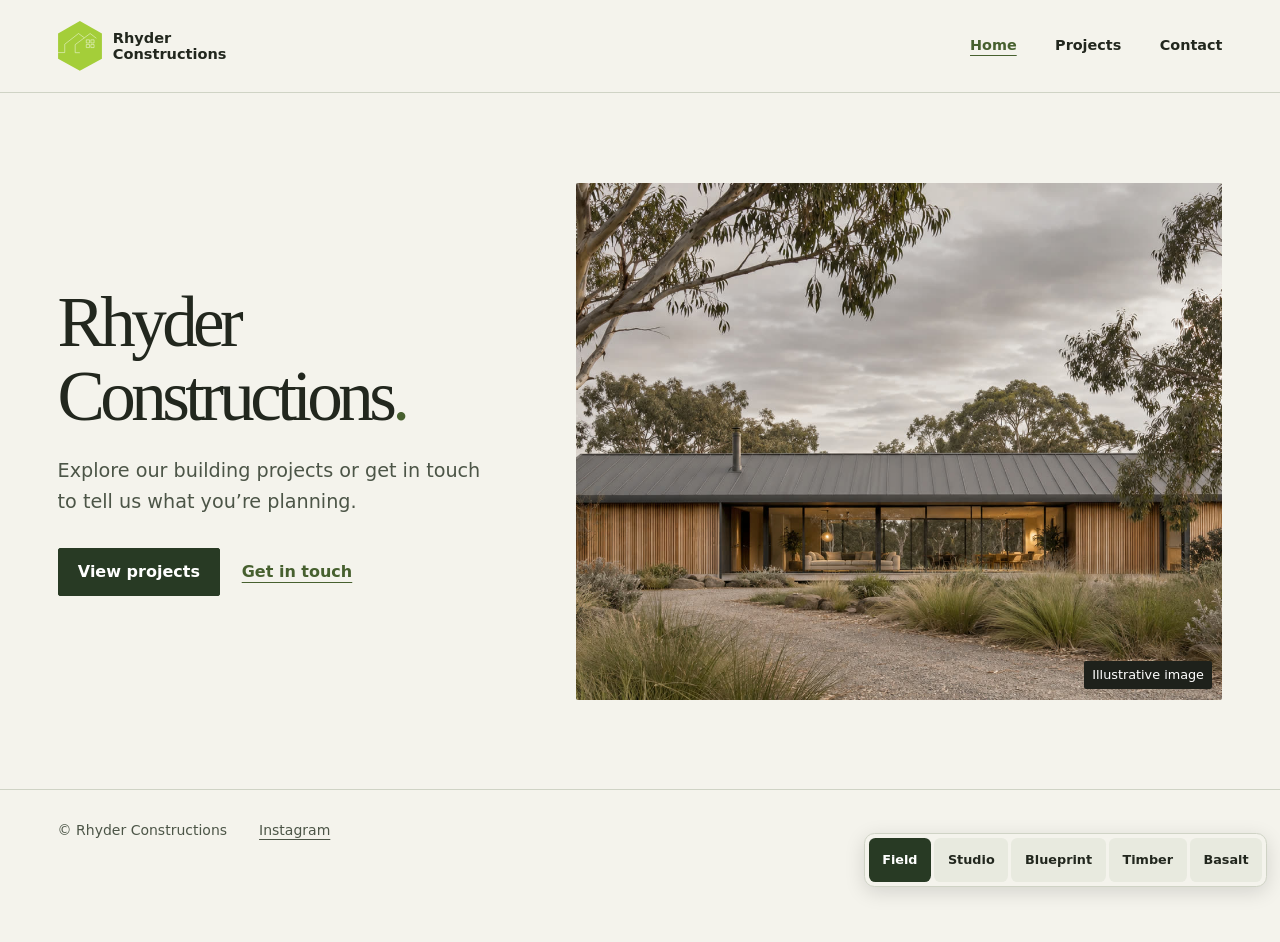
==== new/index.html @ 765e47b4 "Add WIP revamped website under /new" ====
<!doctype html>
<html lang="en-AU" data-theme="field">
<head>
  <meta charset="utf-8">
  <meta name="viewport" content="width=device-width, initial-scale=1">
  <meta name="description" content="Explore the Rhyder Constructions project portfolio or get in touch about your next build.">
  <title>Rhyder Constructions</title>
  <link rel="icon" type="image/svg+xml" href="./assets/logo.svg">
  <script src="./assets/themes.js"></script>
  <link rel="stylesheet" href="./assets/site.css">

</head>
<body>
  <a class="skip-link" href="#main">Skip to content</a>
  <header class="site-header">
    <div class="shell header-inner">
      <a class="brand" href="./index.html">
        <img src="./assets/logo.svg" alt="" width="46" height="53">
        <span>Rhyder <span>Constructions</span></span>
      </a>
      <nav class="site-nav" aria-label="Main navigation">
        <a href="./index.html" aria-current="page">Home</a>
        <a href="./projects/index.html">Projects</a>
        <a href="./contact/index.html">Contact</a>
      </nav>
    </div>
  </header>
  <main id="main" class="shell home-main">
    <section class="hero" aria-labelledby="home-title">
      <div class="hero-copy">
        <h1 id="home-title">Rhyder <br>Constructions<span>.</span></h1>
        <p>Explore our building projects or get in touch to tell us what you’re planning.</p>
        <div class="actions">
          <a class="button" href="./projects/index.html">View projects</a>
          <a class="text-link" href="./contact/index.html">Get in touch</a>
        </div>
      </div>
      <figure class="hero-media">
        <img src="./assets/hero.jpg"
             srcset="./assets/hero-small.jpg 800w, ./assets/hero.jpg 1600w"
             sizes="(min-width: 1450px) 1320px, 94vw"
             alt="Architectural illustration of a timber-clad house among native grasses"
             width="1600" height="900" fetchpriority="high">
        <figcaption>Illustrative image</figcaption>
      </figure>
    </section>
  </main>
  <footer class="site-footer">
    <div class="shell footer-inner">
      <span>© Rhyder Constructions</span>
      <a href="https://www.instagram.com/rhyderconstructions/">Instagram<span class="visually-hidden"> · Rhyder Constructions</span></a>
    </div>
  </footer>
</body>
</html>
---- new/assets/site.css ----
/* Field supplies the default layout and palette. */
:root {
  color-scheme: light;
  --paper: #f4f3ec;
  --ink: #22271e;
  --muted: #4c5547;
  --line: #cfd3c5;
  --surface: #e8eadf;
  --accent: #47602f;
  --button: #283a24;
  --on-button: #fff;
  --heading: Georgia, 'Times New Roman', serif;
  --weight: 400;
  --tracking: -.065em;
  --radius: 2px;
  --image-filter: none;
  --body: system-ui, sans-serif;
}

[data-theme="studio"] {
  --paper: #fbfaf8;
  --ink: #211f1b;
  --muted: #565049;
  --line: #dcd5ca;
  --surface: #eeebe5;
  --accent: #6c5244;
  --button: #29251f;
  --heading: var(--body);
  --weight: 650;
  --tracking: -.085em;
  --image-filter: saturate(.72);
}

[data-theme="blueprint"] {
  --paper: #edf2f6;
  --ink: #142b41;
  --muted: #41566c;
  --line: #c3d1de;
  --surface: #dce7f0;
  --accent: #325e8a;
  --button: #1e4368;
  --heading: 'SFMono-Regular', Consolas, 'Liberation Mono', monospace;
  --weight: 600;
  --tracking: -.085em;
  --image-filter: saturate(.6) contrast(.94);
}

[data-theme="timber"] {
  --paper: #f6efe5;
  --ink: #38271e;
  --muted: #685247;
  --line: #ded0c0;
  --surface: #eee0d1;
  --accent: #99462a;
  --button: #773922;
  --radius: 14px;
  --image-filter: sepia(.14) saturate(1.04);
}

[data-theme="basalt"] {
  color-scheme: dark;
  --paper: #191d1c;
  --ink: #f1f1e9;
  --muted: #b9c4bd;
  --line: #46514b;
  --surface: #262d29;
  --accent: #b9d687;
  --button: #c2dd97;
  --on-button: #202b1b;
  --heading: var(--body);
  --weight: 580;
  --tracking: -.085em;
  --image-filter: brightness(.87) saturate(.78);
}

* { box-sizing: border-box; }

body {
  min-height: 100vh;
  min-height: 100svh;
  display: flex;
  flex-direction: column;
  margin: 0;
  background: var(--paper);
  color: var(--ink);
  font: 1rem/1.6 var(--body);
}

main { flex: 1; }
img { display: block; max-width: 100%; }
a { color: inherit; }
h1, h2, p, figure { margin: 0; }

h1, h2 {
  font-family: var(--heading);
  font-weight: var(--weight);
  letter-spacing: var(--tracking);
  line-height: 1.04;
  overflow-wrap: anywhere;
}

h1 span { color: var(--accent); }
:focus-visible { outline: 2px solid var(--accent); outline-offset: 4px; }

.shell {
  width: min(100% - 2 * clamp(1rem, 4.5vw, 4.5rem), 82.5rem);
  margin-inline: auto;
}

.visually-hidden, .skip-link:not(:focus) {
  position: absolute;
  width: 1px;
  height: 1px;
  padding: 0;
  overflow: hidden;
  clip-path: inset(50%);
  white-space: nowrap;
}

.skip-link:focus {
  position: fixed;
  z-index: 5;
  top: 1rem;
  left: 1rem;
  padding: .75rem 1rem;
  background: var(--paper);
}

.site-header, .site-footer { border-color: var(--line); border-style: solid; border-width: 0; }
.site-header { border-bottom-width: 1px; }
.site-footer { border-top-width: 1px; color: var(--muted); font-size: .875rem; }

.header-inner, .footer-inner {
  display: flex;
  align-items: center;
  justify-content: space-between;
  gap: .75rem 2rem;
}

.header-inner { min-height: 5.75rem; }
.brand { display: inline-flex; align-items: center; gap: .7rem; text-decoration: none; font: 730 .91rem/1.08 var(--body); }
.brand img { width: 2.75rem; height: auto; }
.brand > span > span { display: block; }
.site-nav { display: flex; flex-wrap: wrap; gap: 0 clamp(.85rem, 3vw, 2.4rem); }
.site-nav a, .footer-inner a, .text-link { text-underline-offset: .32em; }
.site-nav a { display: flex; align-items: center; min-height: 2.75rem; text-decoration: none; font-weight: 600; font-size: .9rem; }
.site-nav a:hover, .site-nav a[aria-current="page"] { text-decoration: underline; }
.site-nav a[aria-current="page"], .text-link { color: var(--accent); }

.home-main { display: grid; align-content: center; padding-block: clamp(2.2rem, 7vw, 7rem); }
.hero { display: grid; grid-template-columns: minmax(0, .85fr) minmax(0, 1.15fr); align-items: center; gap: clamp(1.3rem, 3.2vw, 3.5rem); }
.hero h1 { font-size: clamp(2.65rem, 5.55vw, 6.1rem); }
[data-theme="blueprint"] .hero h1 { font-size: clamp(2.35rem, 4.9vw, 5.1rem); }
[data-theme="studio"] .hero h1, [data-theme="basalt"] .hero h1 { font-size: clamp(2.5rem, 5.35vw, 5.65rem); }

.hero-copy p, .page-intro p {
  max-width: 36ch;
  margin-top: 1.35rem;
  color: var(--muted);
  font-size: clamp(1.03rem, 1.6vw, 1.2rem);
}

.actions { display: flex; flex-wrap: wrap; align-items: center; gap: .8rem 1.35rem; margin-top: 1.9rem; }

.button {
  display: inline-flex;
  justify-content: center;
  align-items: center;
  min-height: 3rem;
  padding: .7rem 1.2rem;
  border: 1px solid var(--button);
  border-radius: var(--radius);
  background: var(--button);
  color: var(--on-button);
  text-align: center;
  text-decoration: none;
  font-weight: 650;
  line-height: 1.35;
}

.button:hover { background: var(--paper); color: var(--ink); }
.text-link { display: inline-flex; align-items: center; min-height: 2.75rem; font-weight: 620; }
.text-link:hover, .footer-inner a:hover { text-decoration-thickness: 2px; }

.hero-media { position: relative; overflow: hidden; border-radius: var(--radius); background: var(--surface); }
.hero-media img { width: 100%; height: auto; aspect-ratio: 5 / 4; object-fit: cover; filter: var(--image-filter); }
.hero-media figcaption {
  position: absolute;
  right: .65rem;
  bottom: .65rem;
  padding: .25rem .5rem;
  border-radius: 2px;
  background: #1e211b;
  color: #fff;
  font-size: .8rem;
}

.page-main { padding-block: clamp(2.8rem, 7vw, 6rem); }
.page-intro h1 { font-size: clamp(3.25rem, 9vw, 7.4rem); }
.page-intro p { max-width: 43ch; }
.latest-work { margin-top: .55rem; }

.project-list { margin-top: clamp(2.25rem, 6vw, 5rem); }
.project {
  display: grid;
  align-items: start;
  grid-template-columns: minmax(0, .65fr) minmax(0, 1.35fr);
  gap: 1.25rem clamp(1rem, 4vw, 4rem);
  padding-block: clamp(1.65rem, 4vw, 3.5rem);
  border-top: 1px solid var(--line);
}

.project h2, .contact-band h2, .form-panel h2 { font-size: clamp(1.9rem, 4vw, 3.2rem); }
.project-subtitle { margin-bottom: .6rem; color: var(--accent); font-size: .875rem; font-weight: 650; }
.project-description { margin-top: .8rem; color: var(--muted); max-width: 36ch; }
.project-gallery {
  display: grid;
  grid-template-columns: repeat(4, minmax(0, 1fr));
  gap: .55rem;
  margin: 0;
  padding: 0;
  list-style: none;
}
.project-gallery li {
  position: relative;
  min-width: 0;
  overflow: hidden;
  border-radius: var(--radius);
  background: var(--surface);
  aspect-ratio: 4 / 3;
}
.project-gallery li:first-child { grid-column: 1 / -1; aspect-ratio: 2 / 1; }
.project-gallery img {
  position: absolute;
  inset: 0;
  width: 100%;
  height: 100%;
  object-fit: cover;
}

.project-gallery button {
  position: absolute;
  inset: 0;
  width: 100%;
  padding: 0;
  border: 0;
  background: transparent;
  cursor: zoom-in;
}

.project-gallery button:focus-visible {
  outline: 3px solid white;
  outline-offset: -5px;
  box-shadow: inset 0 0 0 6px #181818;
}

body:has(.photo-viewer[open]) { overflow: hidden; }
.photo-viewer {
  width: min(68rem, calc(100% - 1.5rem));
  max-height: calc(100dvh - 1.5rem);
  padding: clamp(.65rem, 2vw, 1.25rem);
  border: 1px solid var(--line);
  border-radius: max(var(--radius), 6px);
  background: var(--paper);
  color: var(--ink);
}
.photo-viewer::backdrop { background: #111c; }
.photo-viewer-header, .photo-viewer-controls {
  display: flex;
  align-items: center;
  gap: .75rem;
}
.photo-viewer-header { justify-content: space-between; margin-bottom: .65rem; }
.photo-viewer-header h2 { font-size: clamp(1.3rem, 4vw, 2.25rem); }
.photo-viewer-controls { justify-content: center; margin-top: .65rem; }
.photo-position { min-width: 7ch; text-align: center; font-variant-numeric: tabular-nums; }
.photo-viewer button {
  min-width: 2.75rem;
  min-height: 2.75rem;
  padding: .25rem;
  border: 1px solid var(--line);
  border-radius: max(var(--radius), 4px);
  background: var(--surface);
  color: var(--ink);
  font: 600 1.35rem/1 var(--body);
  cursor: pointer;
}
.photo-viewer button:hover:not(:disabled) { background: var(--button); color: var(--on-button); }
.photo-viewer button:disabled { opacity: .45; cursor: default; }
.photo-viewer-stage {
  height: min(66dvh, calc(100dvh - 10rem));
  min-height: 4rem;
  background: #151515;
  touch-action: pan-y pinch-zoom;
  user-select: none;
}
.photo-viewer-stage img { width: 100%; height: 100%; object-fit: contain; }

.contact-band {
  display: flex;
  flex-wrap: wrap;
  justify-content: space-between;
  align-items: center;
  gap: 1rem;
  padding: clamp(1.25rem, 3vw, 2.5rem);
  border-radius: var(--radius);
  background: var(--surface);
}

.contact-main { display: grid; align-items: start; grid-template-columns: minmax(0, .8fr) minmax(0, 1.2fr); gap: clamp(2rem, 6vw, 6rem); }
.contact-copy .actions { align-items: flex-start; flex-direction: column; gap: 0; margin-top: 1rem; }
.form-panel { padding: clamp(1.25rem, 4vw, 3rem); border: 1px solid var(--line); border-radius: var(--radius); }
.form-placeholder {
  display: grid;
  align-items: center;
  min-height: 13rem;
  margin-top: 1.3rem;
  padding: 1rem;
  border: 1px dashed var(--line);
  border-radius: var(--radius);
  background: var(--surface);
  color: var(--muted);
  text-align: center;
}
.form-panel iframe { display: block; width: 100%; min-height: 42rem; margin-top: 1.3rem; border: 0; }

.footer-inner { flex-wrap: wrap; justify-content: flex-start; min-height: 5rem; padding-block: .7rem; }
.footer-inner a { display: inline-flex; align-items: center; min-height: 2.75rem; }

.has-theme-switcher { padding-bottom: calc(4.5rem + env(safe-area-inset-bottom)); }

.theme-switcher {
  position: fixed;
  z-index: 4;
  right: max(.8rem, env(safe-area-inset-right));
  bottom: max(.8rem, env(safe-area-inset-bottom));
  display: flex;
  gap: .2rem;
  padding: .25rem;
  border: 1px solid var(--line);
  border-radius: .65rem;
  background: var(--paper);
  box-shadow: 0 5px 20px #0002;
}

.theme-switcher button {
  min-width: 2.75rem;
  min-height: 2.75rem;
  padding: 0 clamp(.3rem, 1.5vw, .85rem);
  border: 0;
  border-radius: .4rem;
  background: var(--surface);
  color: var(--ink);
  font: 650 .8rem/1 var(--body);
  cursor: pointer;
}

.theme-switcher button:hover { text-decoration: underline; }
.theme-switcher button[aria-pressed="true"] { background: var(--button); color: var(--on-button); }

@media (max-width: 820px) {
  .header-inner { min-height: 4.75rem; }
  .home-main { padding-top: 2.6rem; }
  .hero, .contact-main, .project { grid-template-columns: 1fr; }
  .hero { gap: 1.7rem; }
  .hero h1 { font-size: clamp(2.65rem, 9vw, 5.1rem); }
  [data-theme="blueprint"] .hero h1 { font-size: clamp(2.4rem, 8vw, 4.65rem); }
  [data-theme="studio"] .hero h1, [data-theme="basalt"] .hero h1 { font-size: clamp(2.5rem, 8.5vw, 4.9rem); }
  .hero-media img { aspect-ratio: 16 / 10; }
  .hero-copy p { margin-top: .9rem; }
  .actions { margin-top: 1.25rem; }
}

@media (max-width: 440px) {
  .header-inner { gap: .35rem; }
  .brand { gap: .35rem; font-size: .8rem; }
  .brand img { width: 2rem; }
  .site-nav { gap: 0 .65rem; }
  .site-nav a { font-size: .875rem; }
  .project-gallery { grid-template-columns: repeat(2, minmax(0, 1fr)); }
}

/* Studio centres the introduction and puts projects into a card grid. */
[data-theme="studio"] .hero,
[data-theme="studio"] .contact-main,
[data-theme="studio"] .project { grid-template-columns: minmax(0, 1fr); }
[data-theme="studio"] .hero-copy,
[data-theme="studio"] .page-intro { text-align: center; }
[data-theme="studio"] :is(.hero-copy, .page-intro) p { margin-inline: auto; }
[data-theme="studio"] .hero h1 br { display: none; }
[data-theme="studio"] .hero .actions { justify-content: center; }
[data-theme="studio"] .hero-media img { aspect-ratio: 2 / 1; }
[data-theme="studio"] .project-list { display: grid; gap: 1rem; margin-bottom: 1.5rem; }
[data-theme="studio"] .project {
  grid-template-rows: 1fr auto;
  padding: clamp(1.1rem, 2vw, 1.75rem);
  border: 1px solid var(--line);
}
[data-theme="studio"] .project-gallery { grid-template-columns: repeat(2, minmax(0, 1fr)); }
[data-theme="studio"] .project-gallery li:first-child { aspect-ratio: 4 / 3; }
[data-theme="studio"] .contact-main { width: min(100% - 2rem, 50rem); }
[data-theme="studio"] .contact-copy .actions { flex-direction: row; justify-content: center; gap: 0 1.25rem; }

/* Blueprint groups the page into framed sections. */
[data-theme="blueprint"] .hero {
  gap: 0;
  background: var(--surface);
  border: 1px solid var(--line);
}
[data-theme="blueprint"] .hero-copy { padding: clamp(1rem, 2.5vw, 2.5rem); }
[data-theme="blueprint"] .hero-media { height: 100%; border-radius: 0; }
[data-theme="blueprint"] .hero-media img { height: 100%; min-height: 100%; }
[data-theme="blueprint"] :is(.page-intro, .project) {
  padding: clamp(1rem, 2.5vw, 2rem);
  border: 1px solid var(--line);
}
[data-theme="blueprint"] .project-list { display: grid; gap: .75rem; margin-bottom: .75rem; }
[data-theme="blueprint"] .project-gallery { grid-template-columns: repeat(3, minmax(0, 1fr)); gap: .35rem; }
[data-theme="blueprint"] .project-gallery li { border: 1px solid var(--line); }
[data-theme="blueprint"] .project-gallery li:first-child { grid-column: auto; aspect-ratio: 4 / 3; }

/* Timber gives the copy and enquiry sections their own inset panels. */
[data-theme="timber"] .hero-copy,
[data-theme="timber"] .page-intro,
[data-theme="timber"] .project {
  padding: clamp(1.15rem, 3.2vw, 3rem);
  border-radius: var(--radius);
  background: var(--surface);
}
[data-theme="timber"] .hero { gap: .85rem; }
[data-theme="timber"] .hero h1 { font-size: clamp(2.3rem, 4.45vw, 5.2rem); }
[data-theme="timber"] .project-list { display: grid; gap: 1rem; margin-bottom: 1rem; }
[data-theme="timber"] .project { grid-template-columns: minmax(0, 1fr); border-top: 0; }
[data-theme="timber"] .project-gallery li:first-child { aspect-ratio: 16 / 7; }
[data-theme="timber"] .contact-main {
  grid-template-columns: minmax(0, 1fr);
  width: min(100% - 2rem, 64rem);
  gap: 1rem;
}
[data-theme="timber"] .contact-copy .actions { flex-direction: row; gap: 0 1.25rem; }

/* Basalt uses a wider image and a compact copy column. */
[data-theme="basalt"] .home-main { width: min(100% - 2rem, 88rem); }
[data-theme="basalt"] .hero-media figcaption { background: var(--paper); }
[data-theme="basalt"] .project-list { border-bottom: 1px solid var(--line); margin-bottom: 1rem; }
[data-theme="basalt"] .project-gallery { grid-template-columns: repeat(4, minmax(0, 1fr)); }
[data-theme="basalt"] .project-gallery li:first-child {
  grid-column: span 2;
  grid-row: span 2;
  aspect-ratio: auto;
}
[data-theme="basalt"] .form-panel { background: var(--surface); }

@media (min-width: 821px) {
  [data-theme="studio"] .project-list { grid-template-columns: repeat(3, minmax(0, 1fr)); }
  [data-theme="blueprint"] .hero-media { border-left: 1px solid var(--line); }
  [data-theme="basalt"] .hero {
    grid-template-columns: minmax(0, 1.15fr) minmax(0, .85fr);
    grid-template-areas: "image copy";
  }
  [data-theme="basalt"] .hero-copy { grid-area: copy; }
  [data-theme="basalt"] .hero-media { grid-area: image; }
  [data-theme="timber"] .project-copy {
    display: grid;
    grid-template-columns: minmax(0, 1fr) minmax(0, 1fr);
    column-gap: 1.5rem;
  }
  [data-theme="timber"] .project-description { grid-area: 1 / 2 / 3; margin-top: 0; }
  [data-theme="basalt"] .project {
    grid-template-columns: minmax(0, 1.35fr) minmax(0, .65fr);
    grid-template-areas: "gallery copy";
    align-items: center;
  }
  [data-theme="basalt"] .project-copy { grid-area: copy; }
  [data-theme="basalt"] .project-gallery { grid-area: gallery; }
  [data-theme="basalt"] .contact-main { grid-template-columns: minmax(0, 1fr) minmax(0, 1fr); }
}

@media (max-width: 440px) {
  [data-theme="blueprint"] .hero h1 { font-size: clamp(1.8rem, 7.4vw, 2.1rem); }
  [data-theme="timber"] .hero h1 { font-size: clamp(2rem, 7.8vw, 2.3rem); }
}
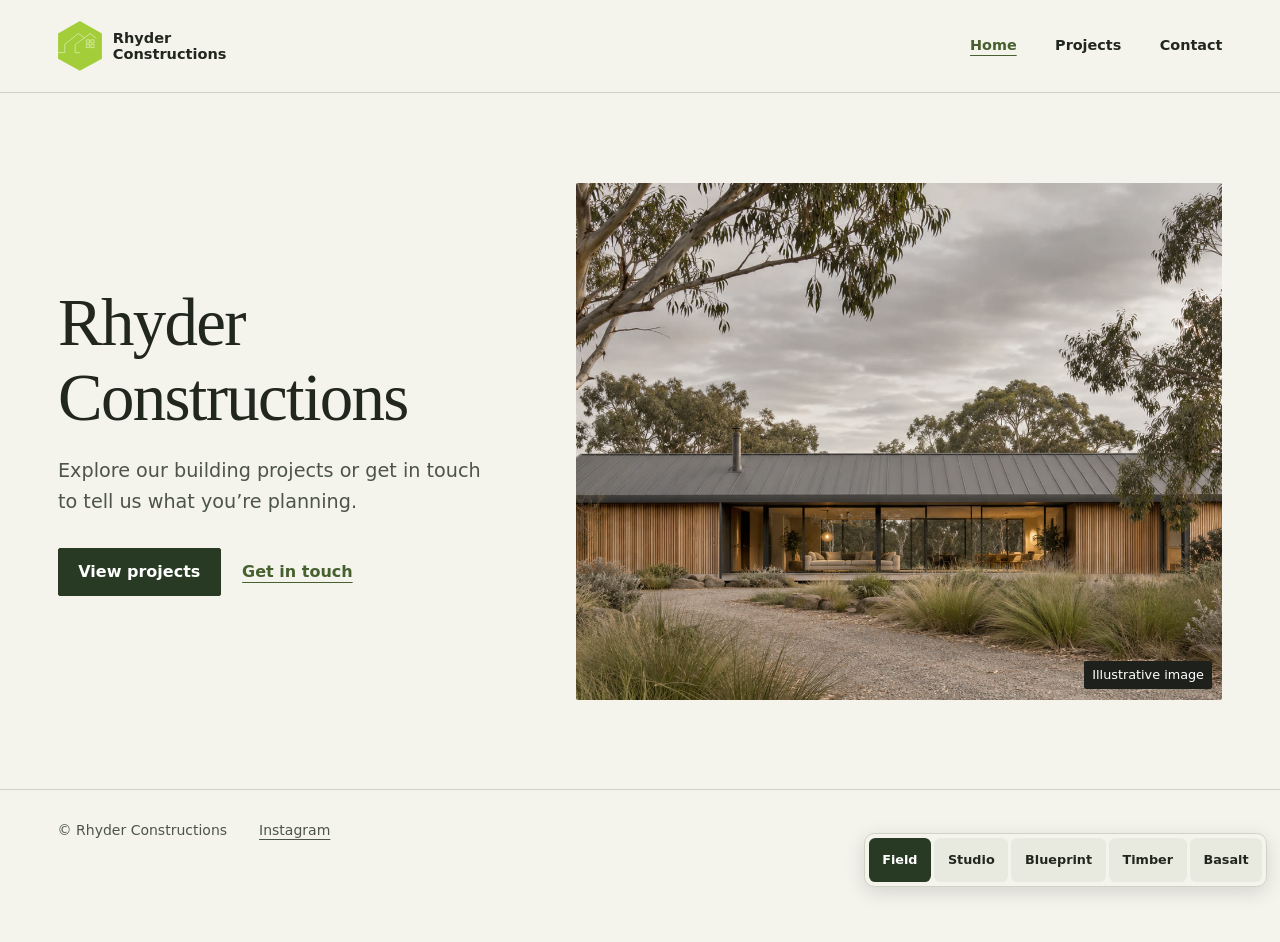
==== commit a639d305: "Layout fixes" ====
--- a/new/index.html
+++ b/new/index.html
@@ -28,7 +28,7 @@
   <main id="main" class="shell home-main">
     <section class="hero" aria-labelledby="home-title">
       <div class="hero-copy">
-        <h1 id="home-title">Rhyder <br>Constructions<span>.</span></h1>
+        <h1 id="home-title">Rhyder <br>Constructions</h1>
         <p>Explore our building projects or get in touch to tell us what you’re planning.</p>
         <div class="actions">
           <a class="button" href="./projects/index.html">View projects</a>
--- a/new/assets/site.css
+++ b/new/assets/site.css
@@ -11,7 +11,7 @@
   --on-button: #fff;
   --heading: Georgia, 'Times New Roman', serif;
   --weight: 400;
-  --tracking: -.065em;
+  --tracking: -.025em;
   --radius: 2px;
   --image-filter: none;
   --body: system-ui, sans-serif;
@@ -27,7 +27,7 @@
   --button: #29251f;
   --heading: var(--body);
   --weight: 650;
-  --tracking: -.085em;
+  --tracking: -.025em;
   --image-filter: saturate(.72);
 }
 
@@ -41,7 +41,7 @@
   --button: #1e4368;
   --heading: 'SFMono-Regular', Consolas, 'Liberation Mono', monospace;
   --weight: 600;
-  --tracking: -.085em;
+  --tracking: 0;
   --image-filter: saturate(.6) contrast(.94);
 }
 
@@ -69,7 +69,7 @@
   --on-button: #202b1b;
   --heading: var(--body);
   --weight: 580;
-  --tracking: -.085em;
+  --tracking: -.02em;
   --image-filter: brightness(.87) saturate(.78);
 }
 
@@ -95,11 +95,16 @@
   font-family: var(--heading);
   font-weight: var(--weight);
   letter-spacing: var(--tracking);
-  line-height: 1.04;
-  overflow-wrap: anywhere;
+  line-height: 1.12;
+  text-wrap: balance;
 }
 
 h1 span { color: var(--accent); }
+.hero-copy, .page-intro, .project-copy, .form-panel {
+  min-width: 0;
+  container-type: inline-size;
+}
+
 :focus-visible { outline: 2px solid var(--accent); outline-offset: 4px; }
 
 .shell {
@@ -149,9 +154,9 @@
 
 .home-main { display: grid; align-content: center; padding-block: clamp(2.2rem, 7vw, 7rem); }
 .hero { display: grid; grid-template-columns: minmax(0, .85fr) minmax(0, 1.15fr); align-items: center; gap: clamp(1.3rem, 3.2vw, 3.5rem); }
-.hero h1 { font-size: clamp(2.65rem, 5.55vw, 6.1rem); }
-[data-theme="blueprint"] .hero h1 { font-size: clamp(2.35rem, 4.9vw, 5.1rem); }
-[data-theme="studio"] .hero h1, [data-theme="basalt"] .hero h1 { font-size: clamp(2.5rem, 5.35vw, 5.65rem); }
+.hero h1 { font-size: min(clamp(2.65rem, 5.55vw, 6.1rem), 14cqi); }
+[data-theme="blueprint"] .hero h1 { font-size: min(clamp(2.35rem, 4.9vw, 5.1rem), 12cqi); }
+[data-theme="studio"] .hero h1, [data-theme="basalt"] .hero h1 { font-size: min(clamp(2.5rem, 5.35vw, 5.65rem), 14cqi); }
 
 .hero-copy p, .page-intro p {
   max-width: 36ch;
@@ -196,7 +201,7 @@
 }
 
 .page-main { padding-block: clamp(2.8rem, 7vw, 6rem); }
-.page-intro h1 { font-size: clamp(3.25rem, 9vw, 7.4rem); }
+.page-intro h1 { font-size: min(clamp(3.25rem, 9vw, 7.4rem), 17cqi); }
 .page-intro p { max-width: 43ch; }
 .latest-work { margin-top: .55rem; }
 
@@ -210,7 +215,8 @@
   border-top: 1px solid var(--line);
 }
 
-.project h2, .contact-band h2, .form-panel h2 { font-size: clamp(1.9rem, 4vw, 3.2rem); }
+.project h2, .form-panel h2 { font-size: min(clamp(1.9rem, 4vw, 3.2rem), 15cqi); }
+.contact-band h2 { font-size: clamp(1.9rem, 4vw, 3.2rem); }
 .project-subtitle { margin-bottom: .6rem; color: var(--accent); font-size: .875rem; font-weight: 650; }
 .project-description { margin-top: .8rem; color: var(--muted); max-width: 36ch; }
 .project-gallery {
@@ -363,9 +369,9 @@
   .home-main { padding-top: 2.6rem; }
   .hero, .contact-main, .project { grid-template-columns: 1fr; }
   .hero { gap: 1.7rem; }
-  .hero h1 { font-size: clamp(2.65rem, 9vw, 5.1rem); }
-  [data-theme="blueprint"] .hero h1 { font-size: clamp(2.4rem, 8vw, 4.65rem); }
-  [data-theme="studio"] .hero h1, [data-theme="basalt"] .hero h1 { font-size: clamp(2.5rem, 8.5vw, 4.9rem); }
+  .hero h1 { font-size: min(clamp(2.65rem, 9vw, 5.1rem), 14cqi); }
+  [data-theme="blueprint"] .hero h1 { font-size: min(clamp(2.4rem, 8vw, 4.65rem), 12cqi); }
+  [data-theme="studio"] .hero h1, [data-theme="basalt"] .hero h1 { font-size: min(clamp(2.5rem, 8.5vw, 4.9rem), 14cqi); }
   .hero-media img { aspect-ratio: 16 / 10; }
   .hero-copy p { margin-top: .9rem; }
   .actions { margin-top: 1.25rem; }
@@ -428,7 +434,7 @@
   background: var(--surface);
 }
 [data-theme="timber"] .hero { gap: .85rem; }
-[data-theme="timber"] .hero h1 { font-size: clamp(2.3rem, 4.45vw, 5.2rem); }
+[data-theme="timber"] .hero h1 { font-size: min(clamp(2.3rem, 4.45vw, 5.2rem), 14cqi); }
 [data-theme="timber"] .project-list { display: grid; gap: 1rem; margin-bottom: 1rem; }
 [data-theme="timber"] .project { grid-template-columns: minmax(0, 1fr); border-top: 0; }
 [data-theme="timber"] .project-gallery li:first-child { aspect-ratio: 16 / 7; }
@@ -475,8 +481,3 @@
   [data-theme="basalt"] .project-gallery { grid-area: gallery; }
   [data-theme="basalt"] .contact-main { grid-template-columns: minmax(0, 1fr) minmax(0, 1fr); }
 }
-
-@media (max-width: 440px) {
-  [data-theme="blueprint"] .hero h1 { font-size: clamp(1.8rem, 7.4vw, 2.1rem); }
-  [data-theme="timber"] .hero h1 { font-size: clamp(2rem, 7.8vw, 2.3rem); }
-}
